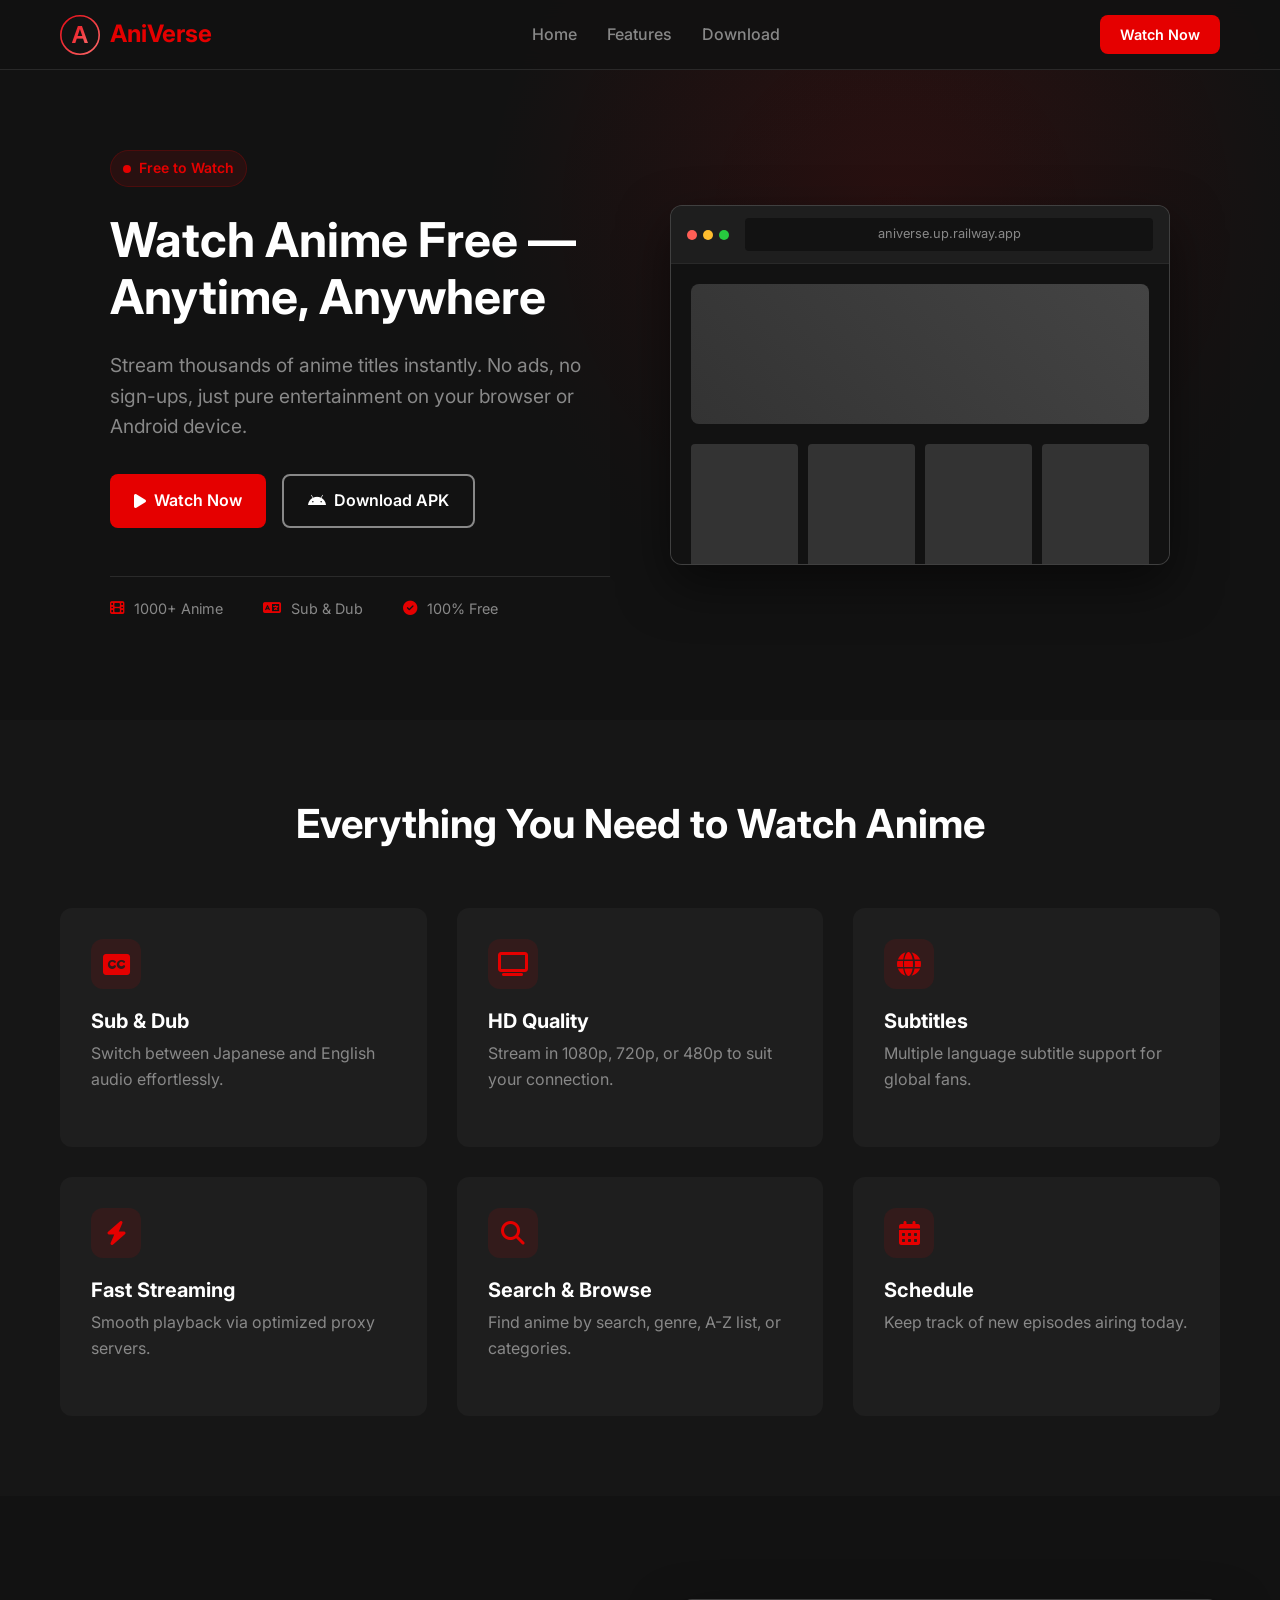
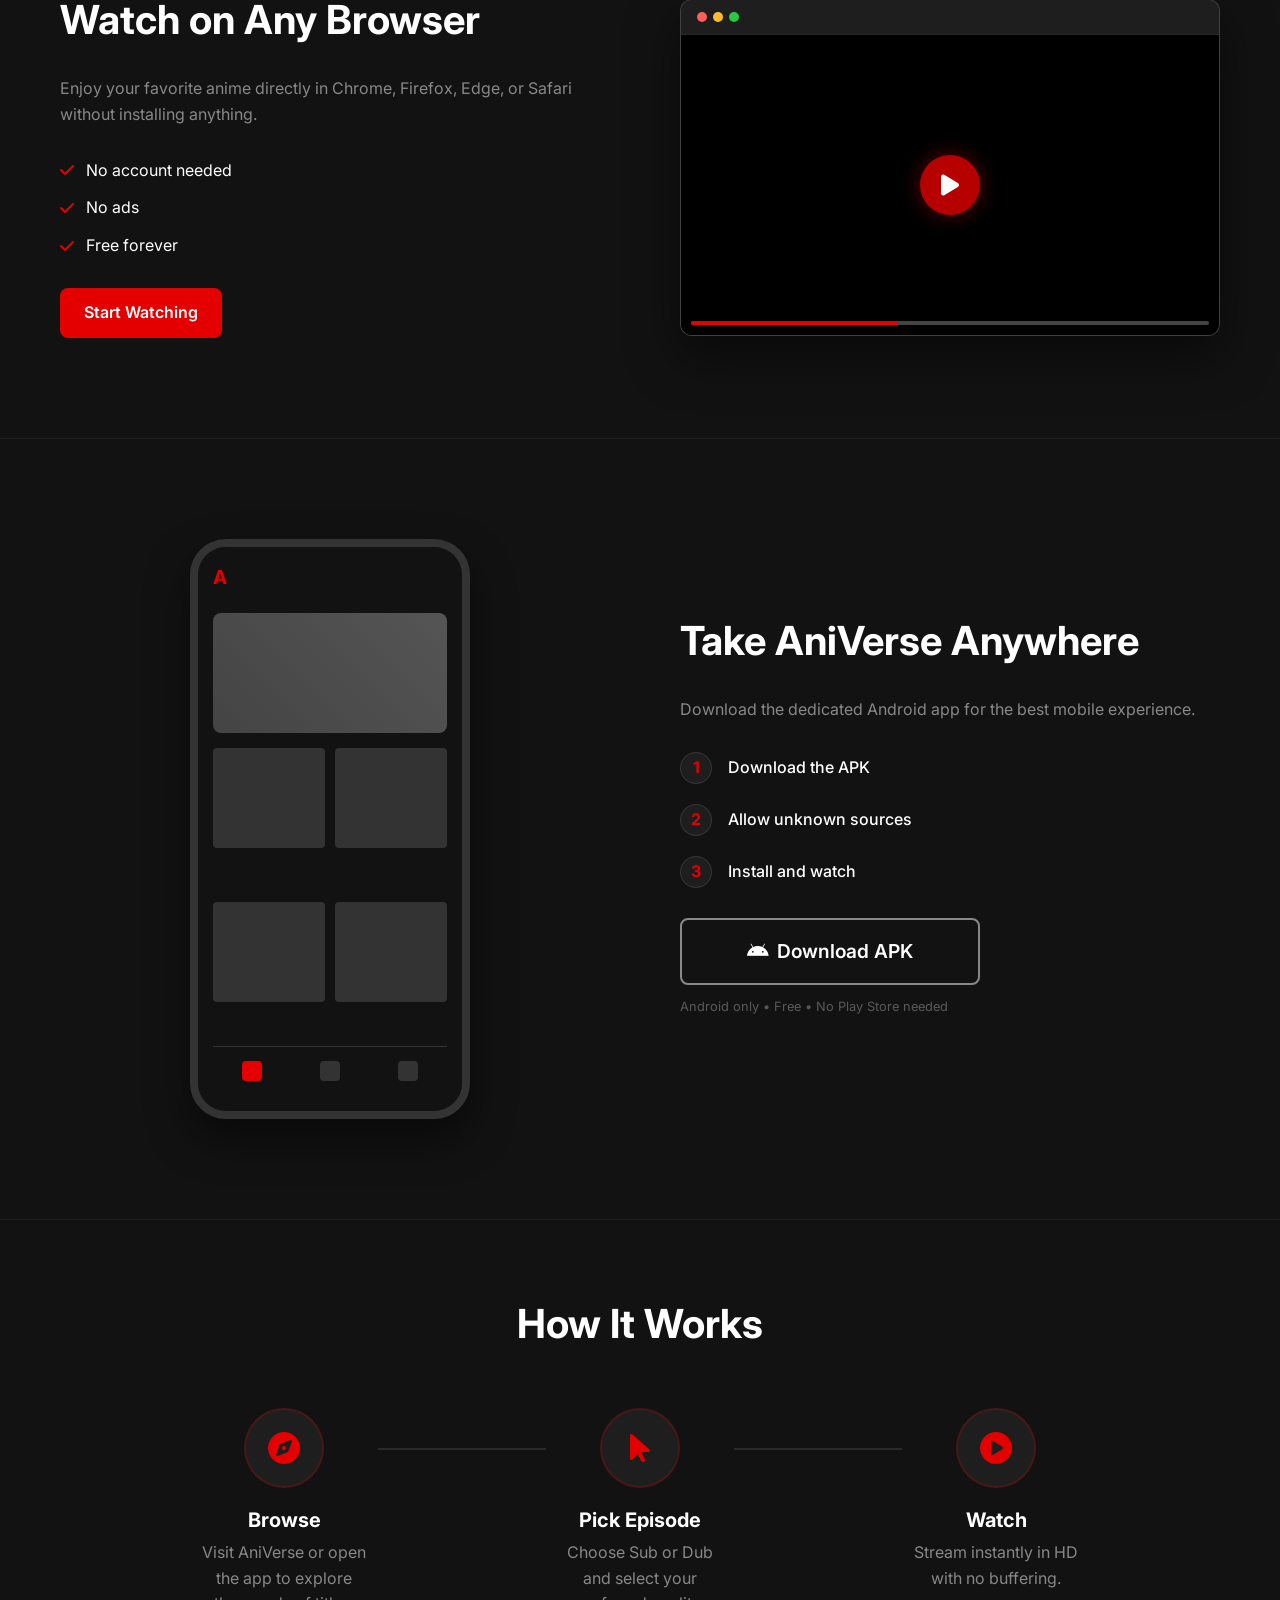
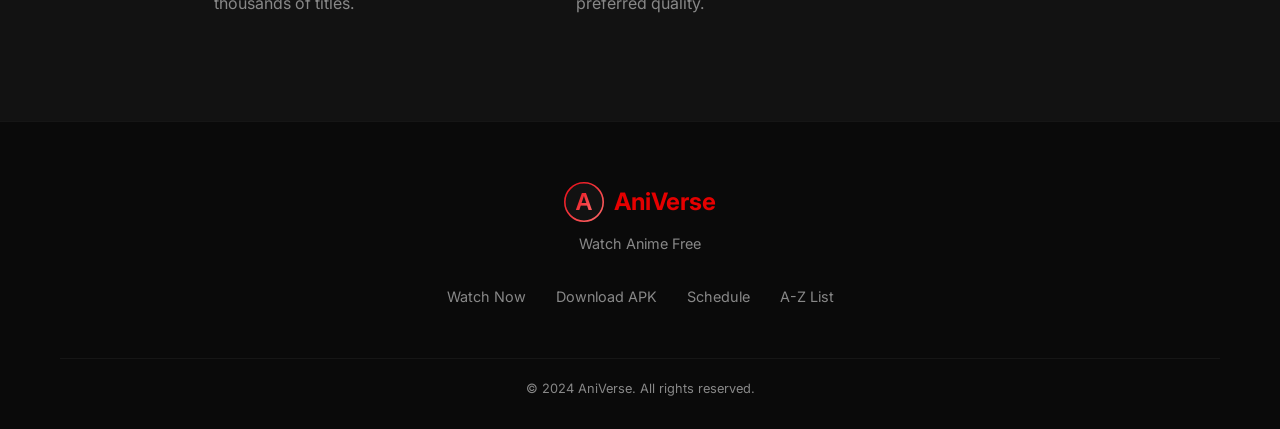
==== index.html @ a97535d1 "perspepol" ====
<!DOCTYPE html>
<html lang="en">
<head>
    <meta charset="UTF-8">
    <meta name="viewport" content="width=device-width, initial-scale=1.0">
    <title>AniVerse - Watch Anime Free</title>
    <link rel="icon" type="image/svg" href="favicon.svg">
    <link rel="preconnect" href="https://fonts.googleapis.com">
    <link rel="preconnect" href="https://fonts.gstatic.com" crossorigin>
    <link href="https://fonts.googleapis.com/css2?family=Inter:wght@400;500;600;700;800&display=swap" rel="stylesheet">
    <link rel="stylesheet" href="https://cdnjs.cloudflare.com/ajax/libs/font-awesome/6.4.0/css/all.min.css">
    <link rel="stylesheet" href="styles.css">
</head>
<body>
    <!-- Navbar -->
    <header class="navbar">
        <div class="container nav-container">
            <a href="#" class="logo">
                <img src="favicon.svg" alt="AniVerse Logo">
                <span>AniVerse</span>
            </a>
            <nav class="nav-links">
                <a href="#hero">Home</a>
                <a href="#features">Features</a>
                <a href="#download">Download</a>
            </nav>
            <a href="https://aniverse.up.railway.app" class="btn btn-primary nav-btn" target="_blank">Watch Now</a>
            <button class="mobile-menu-btn">
                <i class="fas fa-bars"></i>
            </button>
        </div>
    </header>

    <!-- Hero Section -->
    <section id="hero" class="hero-section">
        <div class="container hero-container">
            <div class="hero-content">
                <div class="badge">
                    <span class="pulse-dot"></span> Free to Watch
                </div>
                <h1>Watch Anime Free — <br>Anytime, Anywhere</h1>
                <p class="hero-subtext">Stream thousands of anime titles instantly. No ads, no sign-ups, just pure entertainment on your browser or Android device.</p>
                <div class="hero-buttons">
                    <a href="https://aniverse.up.railway.app" class="btn btn-primary" target="_blank">
                        <i class="fas fa-play"></i> Watch Now
                    </a>
                    <a href="AniVerse.apk" class="btn btn-secondary" download>
                        <i class="fab fa-android"></i> Download APK
                    </a>
                </div>
                <div class="stats-row">
                    <div class="stat-item">
                        <i class="fas fa-film"></i>
                        <span>1000+ Anime</span>
                    </div>
                    <div class="stat-item">
                        <i class="fas fa-language"></i>
                        <span>Sub & Dub</span>
                    </div>
                    <div class="stat-item">
                        <i class="fas fa-check-circle"></i>
                        <span>100% Free</span>
                    </div>
                </div>
            </div>
            <div class="hero-visual">
                <div class="browser-mockup">
                    <div class="browser-header">
                        <div class="browser-dots">
                            <span></span><span></span><span></span>
                        </div>
                        <div class="browser-address">aniverse.up.railway.app</div>
                    </div>
                    <div class="browser-content">
                        <!-- Simulated content for visual -->
                        <div class="mock-hero"></div>
                        <div class="mock-grid">
                            <div class="mock-card"></div>
                            <div class="mock-card"></div>
                            <div class="mock-card"></div>
                            <div class="mock-card"></div>
                        </div>
                    </div>
                </div>
            </div>
        </div>
    </section>

    <!-- Features Section -->
    <section id="features" class="features-section">
        <div class="container">
            <div class="section-header">
                <h2>Everything You Need to Watch Anime</h2>
            </div>
            <div class="features-grid">
                <div class="feature-card">
                    <div class="feature-icon"><i class="fas fa-closed-captioning"></i></div>
                    <h3>Sub & Dub</h3>
                    <p>Switch between Japanese and English audio effortlessly.</p>
                </div>
                <div class="feature-card">
                    <div class="feature-icon"><i class="fas fa-tv"></i></div>
                    <h3>HD Quality</h3>
                    <p>Stream in 1080p, 720p, or 480p to suit your connection.</p>
                </div>
                <div class="feature-card">
                    <div class="feature-icon"><i class="fas fa-globe"></i></div>
                    <h3>Subtitles</h3>
                    <p>Multiple language subtitle support for global fans.</p>
                </div>
                <div class="feature-card">
                    <div class="feature-icon"><i class="fas fa-bolt"></i></div>
                    <h3>Fast Streaming</h3>
                    <p>Smooth playback via optimized proxy servers.</p>
                </div>
                <div class="feature-card">
                    <div class="feature-icon"><i class="fas fa-search"></i></div>
                    <h3>Search & Browse</h3>
                    <p>Find anime by search, genre, A-Z list, or categories.</p>
                </div>
                <div class="feature-card">
                    <div class="feature-icon"><i class="fas fa-calendar-alt"></i></div>
                    <h3>Schedule</h3>
                    <p>Keep track of new episodes airing today.</p>
                </div>
            </div>
        </div>
    </section>

    <!-- Watch on Web Section -->
    <section id="watch-web" class="split-section">
        <div class="container split-container">
            <div class="split-content">
                <h2>Watch on Any Browser</h2>
                <p>Enjoy your favorite anime directly in Chrome, Firefox, Edge, or Safari without installing anything.</p>
                <ul class="feature-list">
                    <li><i class="fas fa-check"></i> No account needed</li>
                    <li><i class="fas fa-check"></i> No ads</li>
                    <li><i class="fas fa-check"></i> Free forever</li>
                </ul>
                <a href="https://aniverse.up.railway.app" class="btn btn-primary" target="_blank">Start Watching</a>
            </div>
            <div class="split-visual">
                <div class="browser-mockup video-player-mockup">
                    <div class="browser-header">
                        <div class="browser-dots">
                            <span></span><span></span><span></span>
                        </div>
                    </div>
                    <div class="browser-content video-content">
                        <div class="play-button-overlay">
                            <i class="fas fa-play"></i>
                        </div>
                        <div class="video-ui-bottom">
                            <div class="progress-bar">
                                <div class="progress-fill"></div>
                            </div>
                        </div>
                    </div>
                </div>
            </div>
        </div>
    </section>

    <!-- Download APK Section -->
    <section id="download" class="split-section reverse-mobile">
        <div class="container split-container">
            <div class="split-visual">
                <div class="phone-mockup">
                    <div class="phone-screen">
                        <!-- App UI representation -->
                        <div class="app-header">
                            <div class="app-logo">A</div>
                        </div>
                        <div class="app-hero"></div>
                        <div class="app-grid">
                            <div class="app-card"></div>
                            <div class="app-card"></div>
                            <div class="app-card"></div>
                            <div class="app-card"></div>
                        </div>
                        <div class="app-nav">
                            <div class="nav-item active"></div>
                            <div class="nav-item"></div>
                            <div class="nav-item"></div>
                        </div>
                    </div>
                </div>
            </div>
            <div class="split-content">
                <h2>Take AniVerse Anywhere</h2>
                <p>Download the dedicated Android app for the best mobile experience.</p>
                <div class="install-steps">
                    <div class="step">
                        <div class="step-num">1</div>
                        <div class="step-text">Download the APK</div>
                    </div>
                    <div class="step">
                        <div class="step-num">2</div>
                        <div class="step-text">Allow unknown sources</div>
                    </div>
                    <div class="step">
                        <div class="step-num">3</div>
                        <div class="step-text">Install and watch</div>
                    </div>
                </div>
                <a href="AniVerse.apk" class="btn btn-secondary btn-large" download>
                    <i class="fab fa-android"></i> Download APK
                </a>
                <p class="small-note">Android only • Free • No Play Store needed</p>
            </div>
        </div>
    </section>

    <!-- How It Works Section -->
    <section id="how-it-works" class="how-it-works-section">
        <div class="container">
            <div class="section-header">
                <h2>How It Works</h2>
            </div>
            <div class="steps-container">
                <div class="process-step">
                    <div class="step-icon">
                        <i class="fas fa-compass"></i>
                    </div>
                    <h3>Browse</h3>
                    <p>Visit AniVerse or open the app to explore thousands of titles.</p>
                </div>
                <div class="step-connector"></div>
                <div class="process-step">
                    <div class="step-icon">
                        <i class="fas fa-mouse-pointer"></i>
                    </div>
                    <h3>Pick Episode</h3>
                    <p>Choose Sub or Dub and select your preferred quality.</p>
                </div>
                <div class="step-connector"></div>
                <div class="process-step">
                    <div class="step-icon">
                        <i class="fas fa-play-circle"></i>
                    </div>
                    <h3>Watch</h3>
                    <p>Stream instantly in HD with no buffering.</p>
                </div>
            </div>
        </div>
    </section>

    <!-- Footer -->
    <footer>
        <div class="container footer-container">
            <div class="footer-brand">
                <a href="#" class="logo">
                    <img src="favicon.svg" alt="AniVerse Logo">
                    <span>AniVerse</span>
                </a>
                <p>Watch Anime Free</p>
            </div>
            <div class="footer-links">
                <a href="https://aniverse.up.railway.app" target="_blank">Watch Now</a>
                <a href="AniVerse.apk" download>Download APK</a>
                <a href="https://aniverse.up.railway.app/schedule" target="_blank">Schedule</a>
                <a href="https://aniverse.up.railway.app/azlist/all" target="_blank">A-Z List</a>
            </div>
            <div class="footer-copyright">
                <p>&copy; 2024 AniVerse. All rights reserved.</p>
            </div>
        </div>
    </footer>

    <script>
        // Simple mobile menu toggle
        const menuBtn = document.querySelector('.mobile-menu-btn');
        const navLinks = document.querySelector('.nav-links');
        
        menuBtn.addEventListener('click', () => {
            navLinks.classList.toggle('active');
        });

        // Smooth scrolling for anchor links
        document.querySelectorAll('a[href^="#"]').forEach(anchor => {
            anchor.addEventListener('click', function (e) {
                e.preventDefault();
                document.querySelector(this.getAttribute('href')).scrollIntoView({
                    behavior: 'smooth'
                });
                if(window.innerWidth <= 768) {
                    navLinks.classList.remove('active');
                }
            });
        });
    </script>
</body>
</html>
---- styles.css ----
:root {
    --bg-color: #121212;
    --accent-color: #e50000;
    --text-color: #ffffff;
    --muted-color: #888888;
    --card-bg: #1e1e1e;
    --hover-bg: #2a2a2a;
    --font-primary: 'Inter', sans-serif;
    --nav-height: 70px;
    --container-width: 1200px;
}

* {
    margin: 0;
    padding: 0;
    box-sizing: border-box;
}

body {
    font-family: var(--font-primary);
    background-color: var(--bg-color);
    color: var(--text-color);
    line-height: 1.6;
    overflow-x: hidden;
}

a {
    text-decoration: none;
    color: inherit;
    transition: color 0.3s ease;
}

ul {
    list-style: none;
}

img {
    max-width: 100%;
    display: block;
}

.container {
    max-width: var(--container-width);
    margin: 0 auto;
    padding: 0 20px;
}

/* Typography */
h1, h2, h3 {
    font-weight: 700;
    line-height: 1.2;
    margin-bottom: 1rem;
}

h1 {
    font-size: 3rem;
    margin-bottom: 1.5rem;
}

h2 {
    font-size: 2.5rem;
    margin-bottom: 2rem;
    text-align: center;
}

h3 {
    font-size: 1.25rem;
    margin-bottom: 0.5rem;
}

p {
    color: var(--muted-color);
    margin-bottom: 1.5rem;
}

/* Buttons */
.btn {
    display: inline-flex;
    align-items: center;
    justify-content: center;
    padding: 12px 24px;
    border-radius: 8px;
    font-weight: 600;
    font-size: 1rem;
    transition: all 0.3s ease;
    cursor: pointer;
    border: none;
    gap: 8px;
}

.btn-primary {
    background-color: var(--accent-color);
    color: white;
}

.btn-primary:hover {
    background-color: #ff1a1a;
    transform: translateY(-2px);
    box-shadow: 0 4px 12px rgba(229, 0, 0, 0.4);
}

.btn-secondary {
    background-color: transparent;
    border: 2px solid var(--muted-color);
    color: white;
}

.btn-secondary:hover {
    border-color: white;
    background-color: rgba(255, 255, 255, 0.1);
}

.btn-large {
    padding: 16px 32px;
    font-size: 1.2rem;
    width: 100%;
    max-width: 300px;
}

/* Navbar */
.navbar {
    background-color: rgba(18, 18, 18, 0.95);
    height: var(--nav-height);
    display: flex;
    align-items: center;
    position: fixed;
    top: 0;
    width: 100%;
    z-index: 1000;
    border-bottom: 1px solid rgba(255, 255, 255, 0.1);
    backdrop-filter: blur(10px);
}

.nav-container {
    display: flex;
    justify-content: space-between;
    align-items: center;
    width: 100%;
}

.logo {
    display: flex;
    align-items: center;
    gap: 10px;
    font-weight: 700;
    font-size: 1.5rem;
    color: var(--accent-color);
}

.logo img {
    height: 40px;
    width: auto;
}

.nav-links {
    display: flex;
    gap: 30px;
}

.nav-links a {
    font-weight: 500;
    color: var(--muted-color);
}

.nav-links a:hover {
    color: white;
}

.nav-btn {
    padding: 8px 20px;
    font-size: 0.9rem;
}

.mobile-menu-btn {
    display: none;
    background: none;
    border: none;
    color: white;
    font-size: 1.5rem;
    cursor: pointer;
}

/* Hero Section */
.hero-section {
    padding-top: calc(var(--nav-height) + 60px);
    padding-bottom: 80px;
    display: flex;
    align-items: center;
    min-height: 80vh;
    background: linear-gradient(180deg, rgba(18,18,18,0) 0%, rgba(18,18,18,1) 100%),
                radial-gradient(circle at 70% 30%, rgba(229, 0, 0, 0.15), transparent 40%);
}

.hero-container {
    display: grid;
    grid-template-columns: 1fr 1fr;
    gap: 60px;
    align-items: center;
}

.badge {
    display: inline-flex;
    align-items: center;
    background-color: rgba(229, 0, 0, 0.1);
    color: var(--accent-color);
    padding: 6px 12px;
    border-radius: 20px;
    font-size: 0.875rem;
    font-weight: 600;
    margin-bottom: 1.5rem;
    border: 1px solid rgba(229, 0, 0, 0.2);
}

.pulse-dot {
    width: 8px;
    height: 8px;
    background-color: var(--accent-color);
    border-radius: 50%;
    margin-right: 8px;
    box-shadow: 0 0 0 rgba(229, 0, 0, 0.4);
    animation: pulse 2s infinite;
}

@keyframes pulse {
    0% {
        box-shadow: 0 0 0 0 rgba(229, 0, 0, 0.4);
    }
    70% {
        box-shadow: 0 0 0 10px rgba(229, 0, 0, 0);
    }
    100% {
        box-shadow: 0 0 0 0 rgba(229, 0, 0, 0);
    }
}

.hero-subtext {
    font-size: 1.2rem;
    margin-bottom: 2rem;
    max-width: 500px;
}

.hero-buttons {
    display: flex;
    gap: 16px;
    margin-bottom: 3rem;
}

.stats-row {
    display: flex;
    gap: 40px;
    border-top: 1px solid rgba(255, 255, 255, 0.1);
    padding-top: 20px;
}

.stat-item {
    display: flex;
    align-items: center;
    gap: 10px;
    font-size: 0.9rem;
    color: var(--muted-color);
}

.stat-item i {
    color: var(--accent-color);
}

/* Browser Mockup */
.hero-visual, .split-visual {
    position: relative;
    display: flex;
    justify-content: center;
}

.browser-mockup {
    width: 100%;
    max-width: 600px;
    background-color: #2a2a2a;
    border-radius: 12px;
    overflow: hidden;
    box-shadow: 0 20px 50px rgba(0, 0, 0, 0.5);
    border: 1px solid rgba(255, 255, 255, 0.1);
}

.browser-header {
    background-color: #1e1e1e;
    padding: 12px 16px;
    display: flex;
    align-items: center;
    gap: 16px;
    border-bottom: 1px solid rgba(255, 255, 255, 0.05);
}

.browser-dots {
    display: flex;
    gap: 6px;
}

.browser-dots span {
    width: 10px;
    height: 10px;
    border-radius: 50%;
    background-color: #444;
}

.browser-dots span:nth-child(1) { background-color: #ff5f56; }
.browser-dots span:nth-child(2) { background-color: #ffbd2e; }
.browser-dots span:nth-child(3) { background-color: #27c93f; }

.browser-address {
    background-color: #121212;
    flex-grow: 1;
    padding: 6px 12px;
    border-radius: 4px;
    font-size: 0.8rem;
    color: var(--muted-color);
    text-align: center;
}

.browser-content {
    background-color: #121212;
    height: 300px;
    padding: 20px;
    position: relative;
}

.mock-hero {
    width: 100%;
    height: 140px;
    background: linear-gradient(45deg, #333, #444);
    border-radius: 8px;
    margin-bottom: 20px;
}

.mock-grid {
    display: grid;
    grid-template-columns: repeat(4, 1fr);
    gap: 10px;
}

.mock-card {
    background-color: #333;
    aspect-ratio: 2/3;
    border-radius: 4px;
}

/* Features Section */
.features-section {
    padding: 80px 0;
    background-color: #161616;
}

.section-header {
    text-align: center;
    max-width: 700px;
    margin: 0 auto 60px;
}

.features-grid {
    display: grid;
    grid-template-columns: repeat(auto-fit, minmax(300px, 1fr));
    gap: 30px;
}

.feature-card {
    background-color: var(--card-bg);
    padding: 30px;
    border-radius: 12px;
    transition: transform 0.3s ease;
    border: 1px solid transparent;
}

.feature-card:hover {
    transform: translateY(-5px);
    border-color: rgba(255, 255, 255, 0.1);
    background-color: var(--hover-bg);
}

.feature-icon {
    width: 50px;
    height: 50px;
    background-color: rgba(229, 0, 0, 0.1);
    color: var(--accent-color);
    border-radius: 12px;
    display: flex;
    align-items: center;
    justify-content: center;
    font-size: 1.5rem;
    margin-bottom: 20px;
}

/* Split Section */
.split-section {
    padding: 100px 0;
    border-bottom: 1px solid rgba(255, 255, 255, 0.05);
}

.split-container {
    display: grid;
    grid-template-columns: 1fr 1fr;
    gap: 80px;
    align-items: center;
}

.split-content h2 {
    text-align: left;
}

.feature-list {
    margin: 30px 0;
}

.feature-list li {
    display: flex;
    align-items: center;
    gap: 12px;
    margin-bottom: 12px;
    color: var(--text-color);
}

.feature-list li i {
    color: var(--accent-color);
}

.video-player-mockup .browser-content {
    background: #000;
    display: flex;
    align-items: center;
    justify-content: center;
    position: relative;
}

.play-button-overlay {
    width: 60px;
    height: 60px;
    background-color: rgba(229, 0, 0, 0.8);
    border-radius: 50%;
    display: flex;
    align-items: center;
    justify-content: center;
    color: white;
    font-size: 1.5rem;
    box-shadow: 0 0 20px rgba(229, 0, 0, 0.4);
}

.video-ui-bottom {
    position: absolute;
    bottom: 0;
    left: 0;
    width: 100%;
    padding: 10px;
    background: linear-gradient(transparent, rgba(0,0,0,0.8));
}

.progress-bar {
    height: 4px;
    background-color: #444;
    border-radius: 2px;
    width: 100%;
}

.progress-fill {
    width: 40%;
    height: 100%;
    background-color: var(--accent-color);
    border-radius: 2px;
}

/* Phone Mockup */
.phone-mockup {
    width: 280px;
    height: 580px;
    background-color: #1e1e1e;
    border-radius: 36px;
    border: 8px solid #333;
    margin: 0 auto;
    overflow: hidden;
    position: relative;
    box-shadow: 0 20px 40px rgba(0, 0, 0, 0.5);
}

.phone-screen {
    background-color: #121212;
    height: 100%;
    padding: 15px;
    display: flex;
    flex-direction: column;
}

.app-header {
    display: flex;
    justify-content: space-between;
    margin-bottom: 20px;
}

.app-logo {
    color: var(--accent-color);
    font-weight: bold;
    font-size: 1.2rem;
}

.app-hero {
    height: 120px;
    background: linear-gradient(45deg, #444, #555);
    border-radius: 8px;
    margin-bottom: 15px;
}

.app-grid {
    display: grid;
    grid-template-columns: 1fr 1fr;
    gap: 10px;
    flex-grow: 1;
}

.app-card {
    background-color: #333;
    border-radius: 4px;
    height: 100px;
}

.app-nav {
    height: 50px;
    border-top: 1px solid #333;
    display: flex;
    justify-content: space-around;
    align-items: center;
    margin-top: auto;
}

.nav-item {
    width: 20px;
    height: 20px;
    background-color: #333;
    border-radius: 4px;
}

.nav-item.active {
    background-color: var(--accent-color);
}

.install-steps {
    margin: 30px 0;
}

.step {
    display: flex;
    align-items: center;
    gap: 16px;
    margin-bottom: 20px;
}

.step-num {
    width: 32px;
    height: 32px;
    background-color: var(--card-bg);
    border: 1px solid rgba(255, 255, 255, 0.1);
    border-radius: 50%;
    display: flex;
    align-items: center;
    justify-content: center;
    font-weight: 700;
    color: var(--accent-color);
}

.step-text {
    font-weight: 500;
}

.small-note {
    font-size: 0.8rem;
    margin-top: 12px;
    opacity: 0.6;
}

/* How It Works Section */
.how-it-works-section {
    padding: 80px 0;
    text-align: center;
}

.steps-container {
    display: flex;
    justify-content: space-between;
    align-items: flex-start;
    max-width: 900px;
    margin: 0 auto;
    position: relative;
}

.process-step {
    flex: 1;
    display: flex;
    flex-direction: column;
    align-items: center;
    z-index: 2;
    padding: 0 10px;
}

.step-icon {
    width: 80px;
    height: 80px;
    background-color: var(--card-bg);
    border-radius: 50%;
    display: flex;
    align-items: center;
    justify-content: center;
    font-size: 2rem;
    color: var(--accent-color);
    margin-bottom: 20px;
    border: 2px solid rgba(229, 0, 0, 0.2);
}

.step-connector {
    flex-grow: 1;
    height: 2px;
    background-color: rgba(255, 255, 255, 0.1);
    margin-top: 40px;
}

/* Footer */
footer {
    background-color: #0a0a0a;
    padding: 60px 0 30px;
    border-top: 1px solid rgba(255, 255, 255, 0.05);
}

.footer-container {
    display: flex;
    flex-direction: column;
    align-items: center;
    gap: 30px;
    text-align: center;
}

.footer-brand .logo {
    justify-content: center;
    margin-bottom: 10px;
}

.footer-brand p {
    font-size: 0.9rem;
    margin: 0;
}

.footer-links {
    display: flex;
    gap: 30px;
    flex-wrap: wrap;
    justify-content: center;
}

.footer-links a {
    color: var(--muted-color);
    font-size: 0.9rem;
}

.footer-links a:hover {
    color: var(--accent-color);
}

.footer-copyright {
    margin-top: 20px;
    padding-top: 20px;
    border-top: 1px solid rgba(255, 255, 255, 0.05);
    width: 100%;
}

.footer-copyright p {
    font-size: 0.8rem;
    margin: 0;
}

/* Responsive */
@media (max-width: 968px) {
    h1 { font-size: 2.5rem; }
    h2 { font-size: 2rem; }
    
    .hero-container, 
    .split-container {
        grid-template-columns: 1fr;
        gap: 50px;
        text-align: center;
    }

    .split-container.reverse-mobile {
        display: flex;
        flex-direction: column-reverse;
    }

    .hero-content {
        order: 1;
    }
    
    .hero-visual {
        order: 2;
    }
    
    .hero-subtext {
        margin-left: auto;
        margin-right: auto;
    }

    .hero-buttons {
        justify-content: center;
    }

    .stats-row {
        justify-content: center;
    }
    
    .split-content h2 {
        text-align: center;
    }
    
    .feature-list {
        display: inline-block;
        text-align: left;
    }
    
    .install-steps {
        display: inline-block;
        text-align: left;
    }

    .steps-container {
        flex-direction: column;
        align-items: center;
        gap: 30px;
    }

    .step-connector {
        display: none;
    }
    
    .process-step {
        width: 100%;
    }
}

@media (max-width: 768px) {
    .nav-links {
        display: none;
        position: absolute;
        top: var(--nav-height);
        left: 0;
        width: 100%;
        background-color: #121212;
        flex-direction: column;
        padding: 20px;
        border-bottom: 1px solid rgba(255, 255, 255, 0.1);
    }
    
    .nav-links.active {
        display: flex;
    }
    
    .nav-btn {
        display: none;
    }
    
    .mobile-menu-btn {
        display: block;
    }
    
    .hero-buttons {
        flex-direction: column;
    }
    
    .btn-large {
        width: 100%;
        max-width: none;
    }
    
    .stats-row {
        flex-direction: column;
        gap: 15px;
    }
}
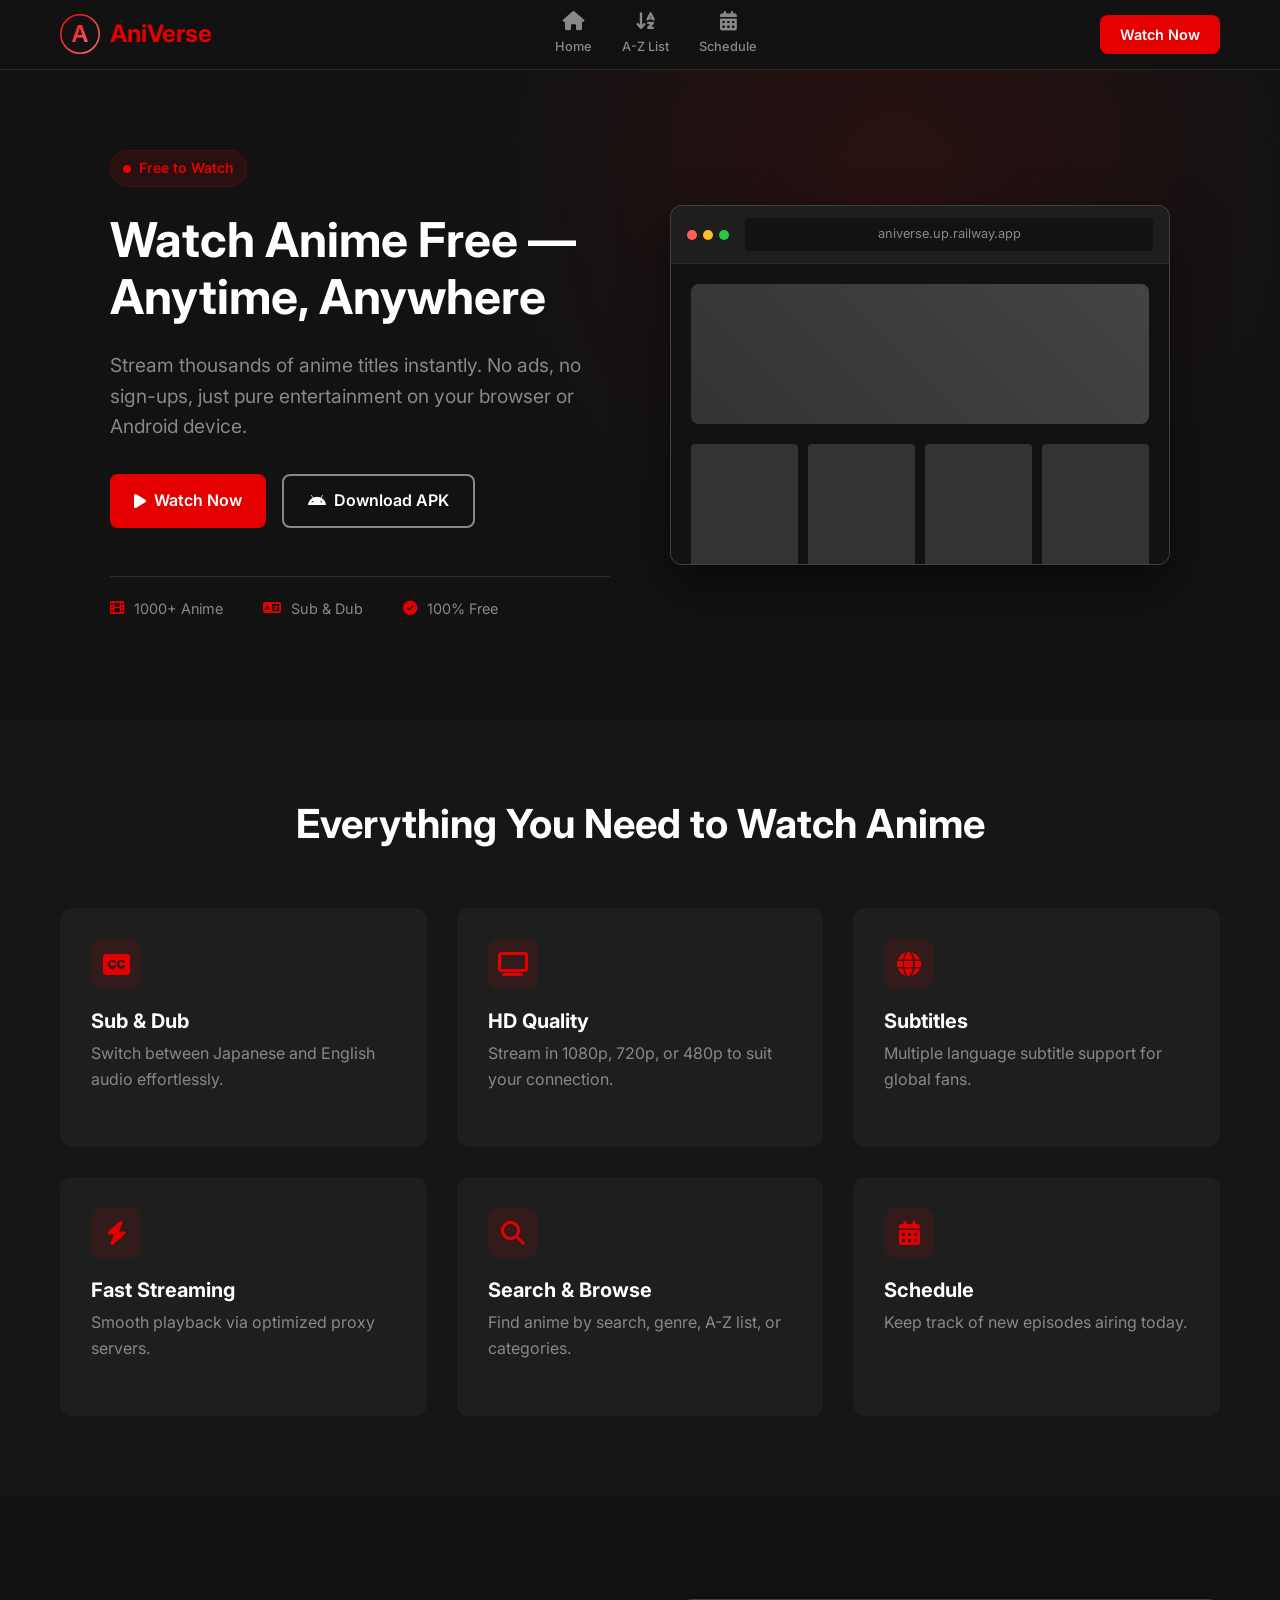
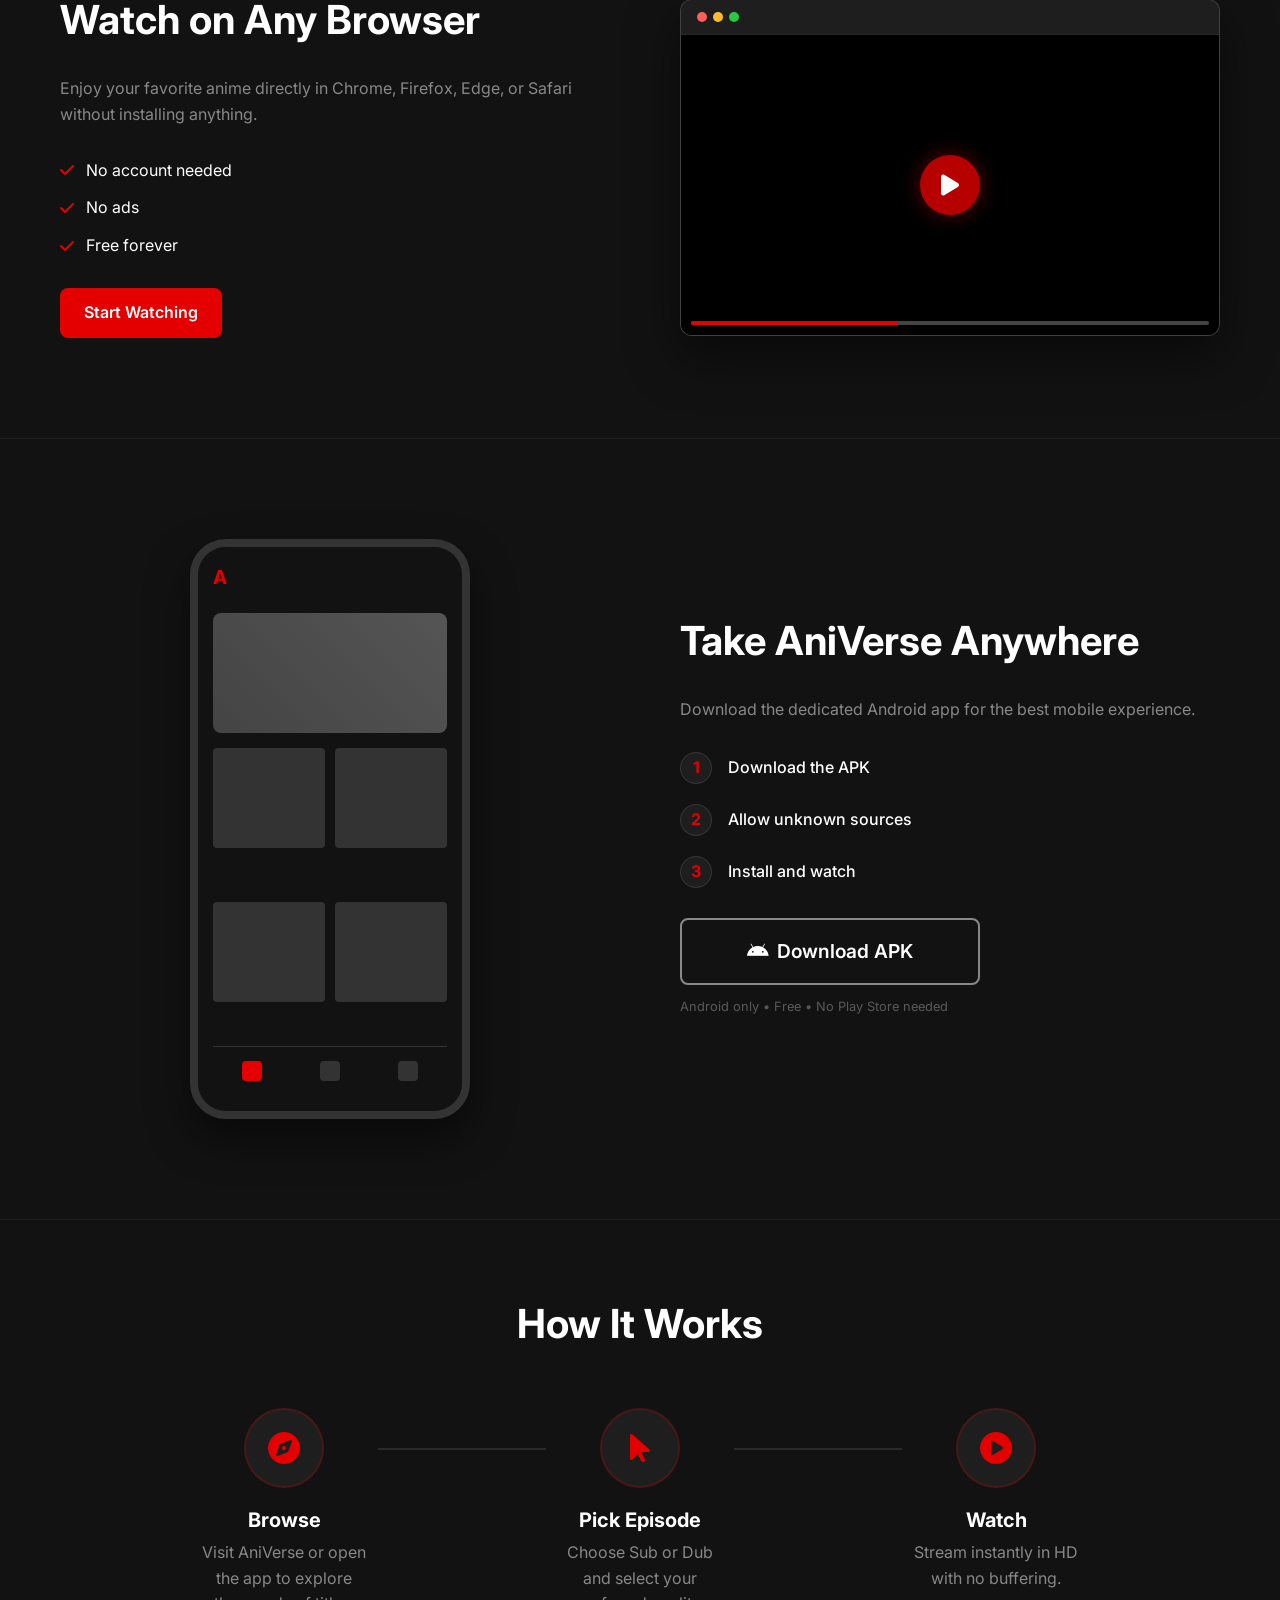
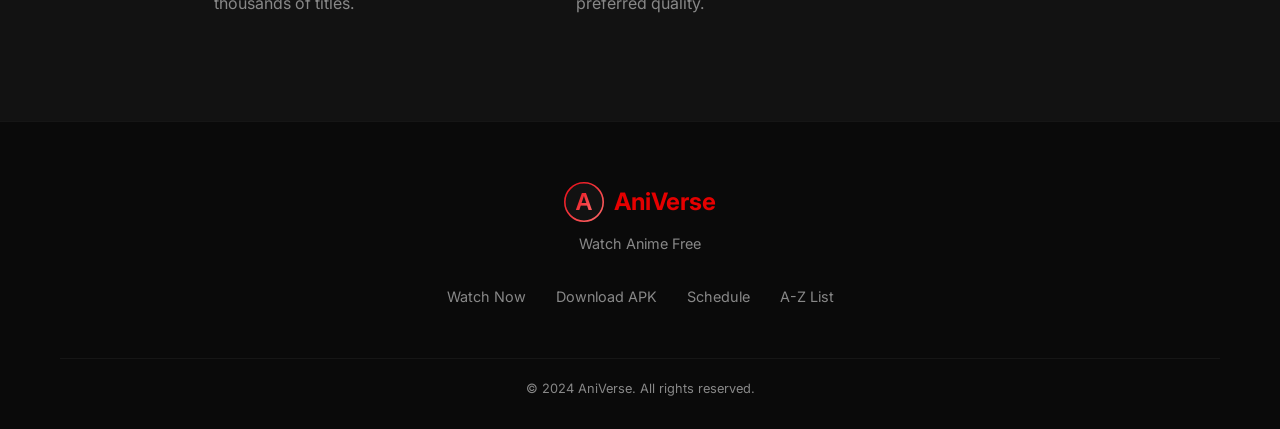
==== commit 8f747d88: "https" ====
--- a/index.html
+++ b/index.html
@@ -19,12 +19,21 @@
                 <img src="favicon.svg" alt="AniVerse Logo">
                 <span>AniVerse</span>
             </a>
-            <nav class="nav-links">
-                <a href="#hero">Home</a>
-                <a href="#features">Features</a>
-                <a href="#download">Download</a>
+                        <nav class="nav-links">
+                <a href="#hero">
+                    <i class="fas fa-home"></i>
+                    <span>Home</span>
+                </a>
+                <a href="#">
+                    <i class="fas fa-sort-alpha-down"></i>
+                    <span>A-Z List</span>
+                </a>
+                <a href="#">
+                    <i class="fas fa-calendar-alt"></i>
+                    <span>Schedule</span>
+                </a>
             </nav>
-            <a href="https://aniverse.up.railway.app" class="btn btn-primary nav-btn" target="_blank">Watch Now</a>
+            <a href="https://aniverse-j0aj.onrender.com/" class="btn btn-primary nav-btn" target="_blank">Watch Now</a>
             <button class="mobile-menu-btn">
                 <i class="fas fa-bars"></i>
             </button>
@@ -257,10 +266,10 @@
                 <p>Watch Anime Free</p>
             </div>
             <div class="footer-links">
-                <a href="https://aniverse.up.railway.app" target="_blank">Watch Now</a>
+                <a href="https://aniverse-j0aj.onrender.com/" target="_blank">Watch Now</a>
                 <a href="AniVerse.apk" download>Download APK</a>
-                <a href="https://aniverse.up.railway.app/schedule" target="_blank">Schedule</a>
-                <a href="https://aniverse.up.railway.app/azlist/all" target="_blank">A-Z List</a>
+                <a href="https://aniverse-j0aj.onrender.com/schedule" target="_blank">Schedule</a>
+                <a href="https://aniverse-j0aj.onrender.com/azlist/all" target="_blank">A-Z List</a>
             </div>
             <div class="footer-copyright">
                 <p>&copy; 2024 AniVerse. All rights reserved.</p>
--- a/styles.css
+++ b/styles.css
@@ -156,15 +156,35 @@
     display: flex;
     gap: 30px;
 }
-
 .nav-links a {
+    display: flex;
+    flex-direction: column;
+    align-items: center;
+    gap: 4px;
     font-weight: 500;
     color: var(--muted-color);
+    font-size: 0.8rem;
+    transition: all 0.3s ease;
+}
+
+.nav-links a i {
+    font-size: 1.2rem;
+    margin-bottom: 2px;
 }
 
 .nav-links a:hover {
     color: white;
-}
+    transform: translateY(-2px);
+}
+
+.nav-links a:hover i {
+    color: var(--accent-color);
+}
+
+
+
+
+
 
 .nav-btn {
     padding: 8px 20px;
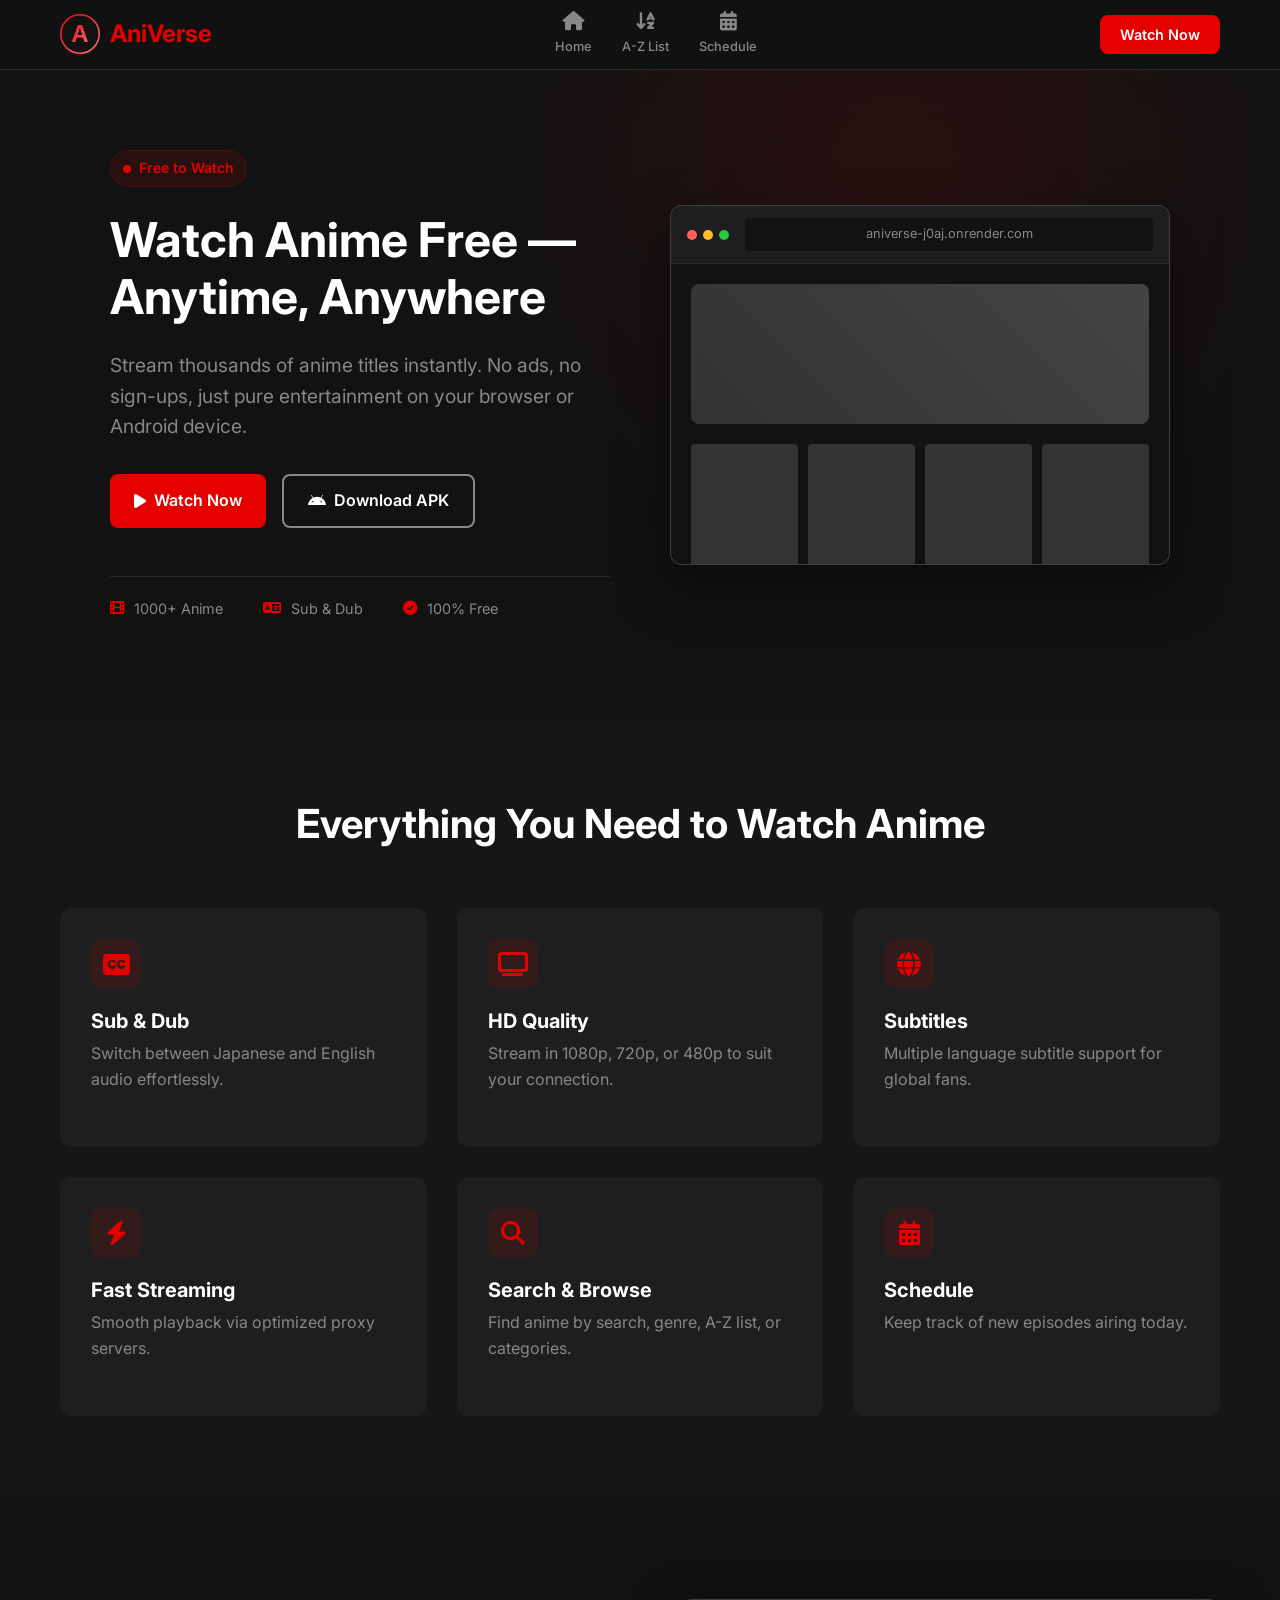
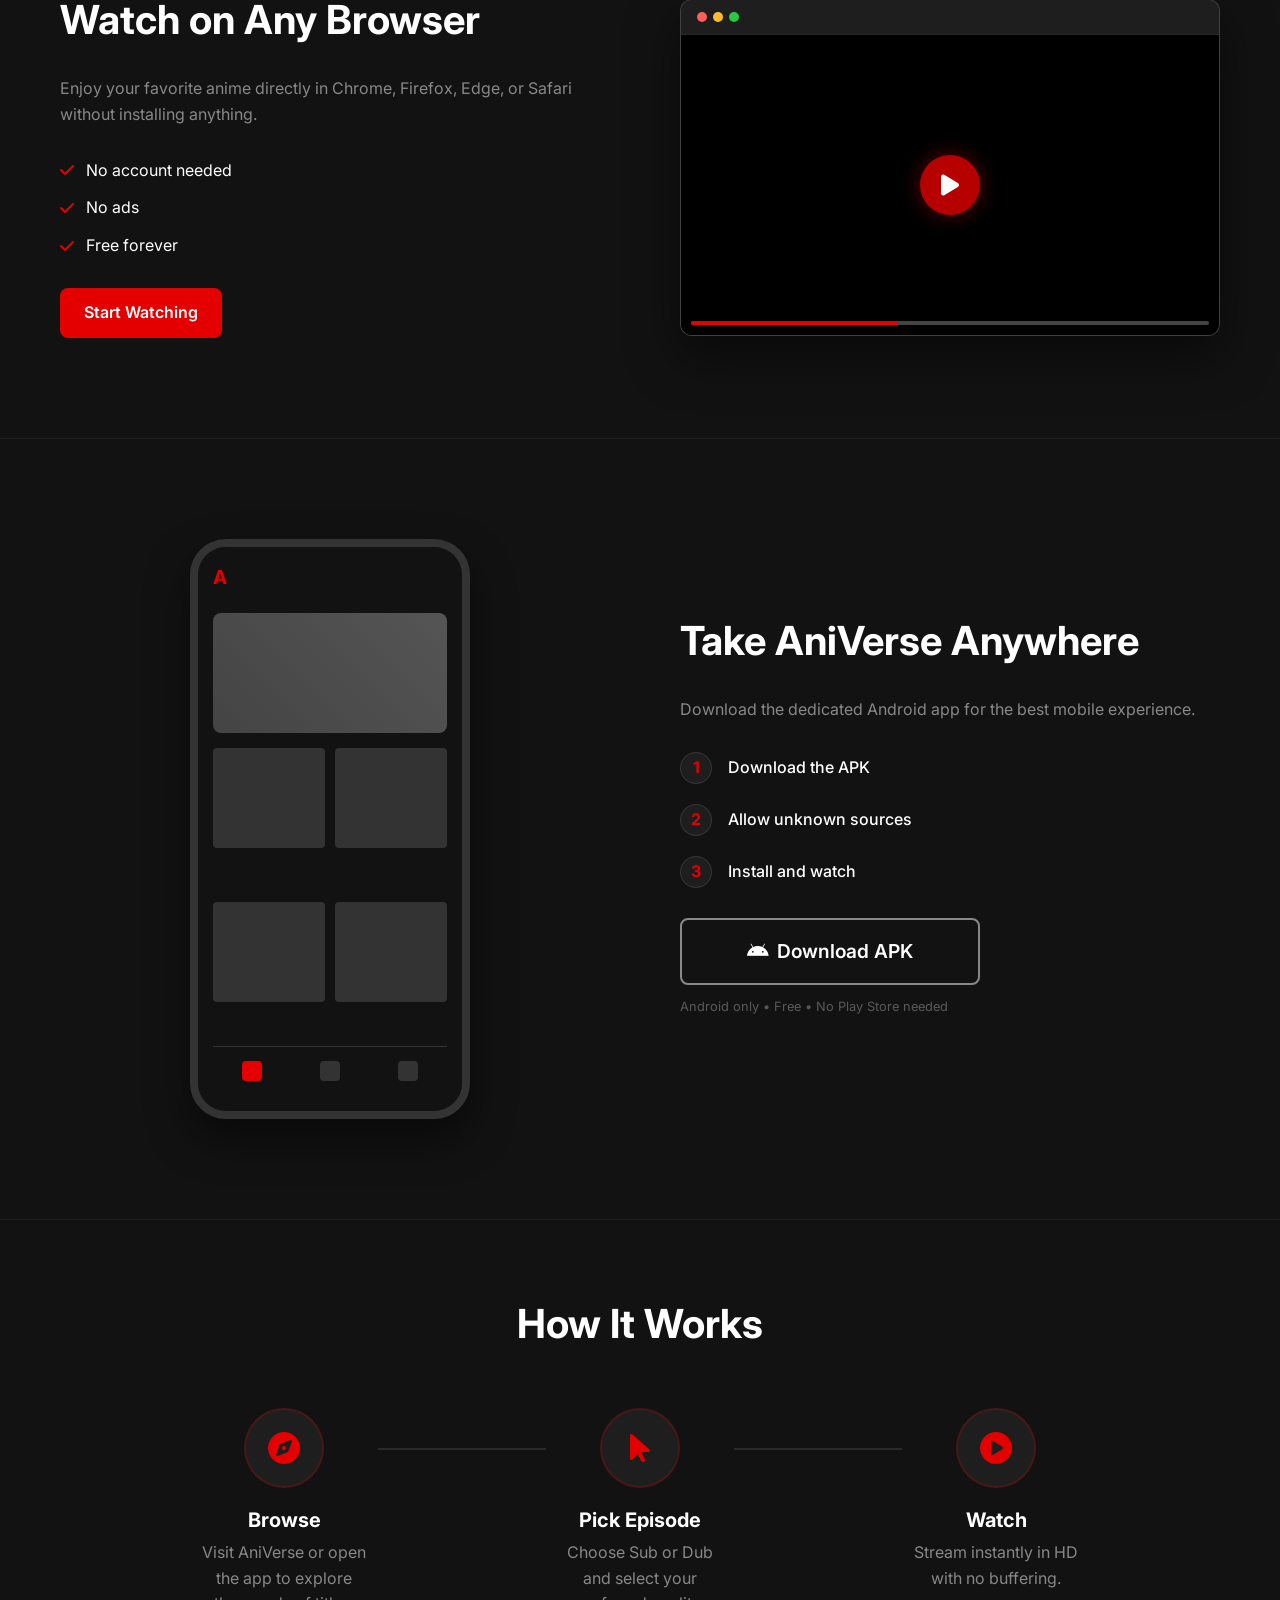
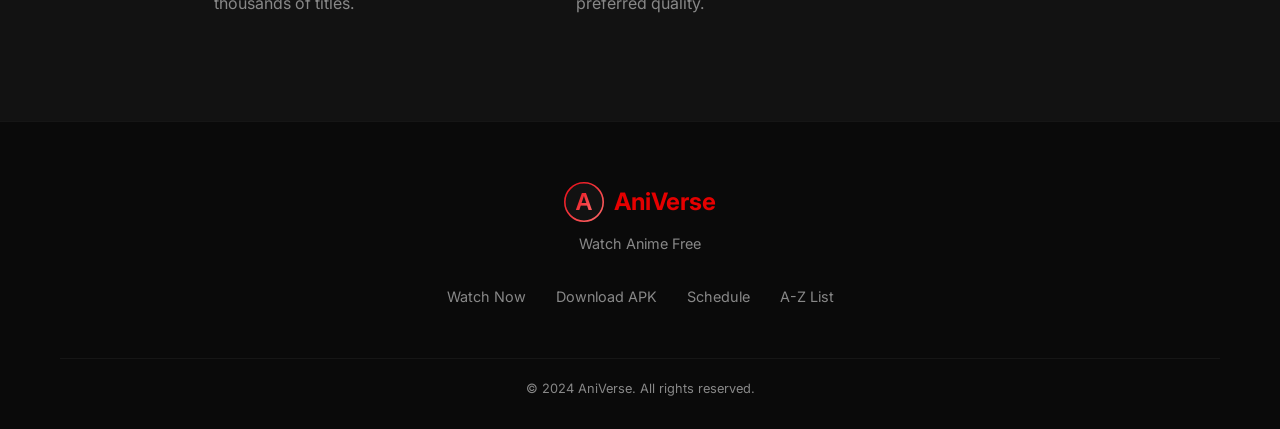
==== commit 0b169279: "ufck" ====
--- a/index.html
+++ b/index.html
@@ -50,7 +50,7 @@
                 <h1>Watch Anime Free — <br>Anytime, Anywhere</h1>
                 <p class="hero-subtext">Stream thousands of anime titles instantly. No ads, no sign-ups, just pure entertainment on your browser or Android device.</p>
                 <div class="hero-buttons">
-                    <a href="https://aniverse.up.railway.app" class="btn btn-primary" target="_blank">
+                    <a href="https://aniverse-j0aj.onrender.com/" class="btn btn-primary" target="_blank">
                         <i class="fas fa-play"></i> Watch Now
                     </a>
                     <a href="AniVerse.apk" class="btn btn-secondary" download>
@@ -78,7 +78,7 @@
                         <div class="browser-dots">
                             <span></span><span></span><span></span>
                         </div>
-                        <div class="browser-address">aniverse.up.railway.app</div>
+                        <div class="browser-address">aniverse-j0aj.onrender.com</div>
                     </div>
                     <div class="browser-content">
                         <!-- Simulated content for visual -->
@@ -147,7 +147,7 @@
                     <li><i class="fas fa-check"></i> No ads</li>
                     <li><i class="fas fa-check"></i> Free forever</li>
                 </ul>
-                <a href="https://aniverse.up.railway.app" class="btn btn-primary" target="_blank">Start Watching</a>
+                <a href="https://aniverse-j0aj.onrender.com/" class="btn btn-primary" target="_blank">Start Watching</a>
             </div>
             <div class="split-visual">
                 <div class="browser-mockup video-player-mockup">
